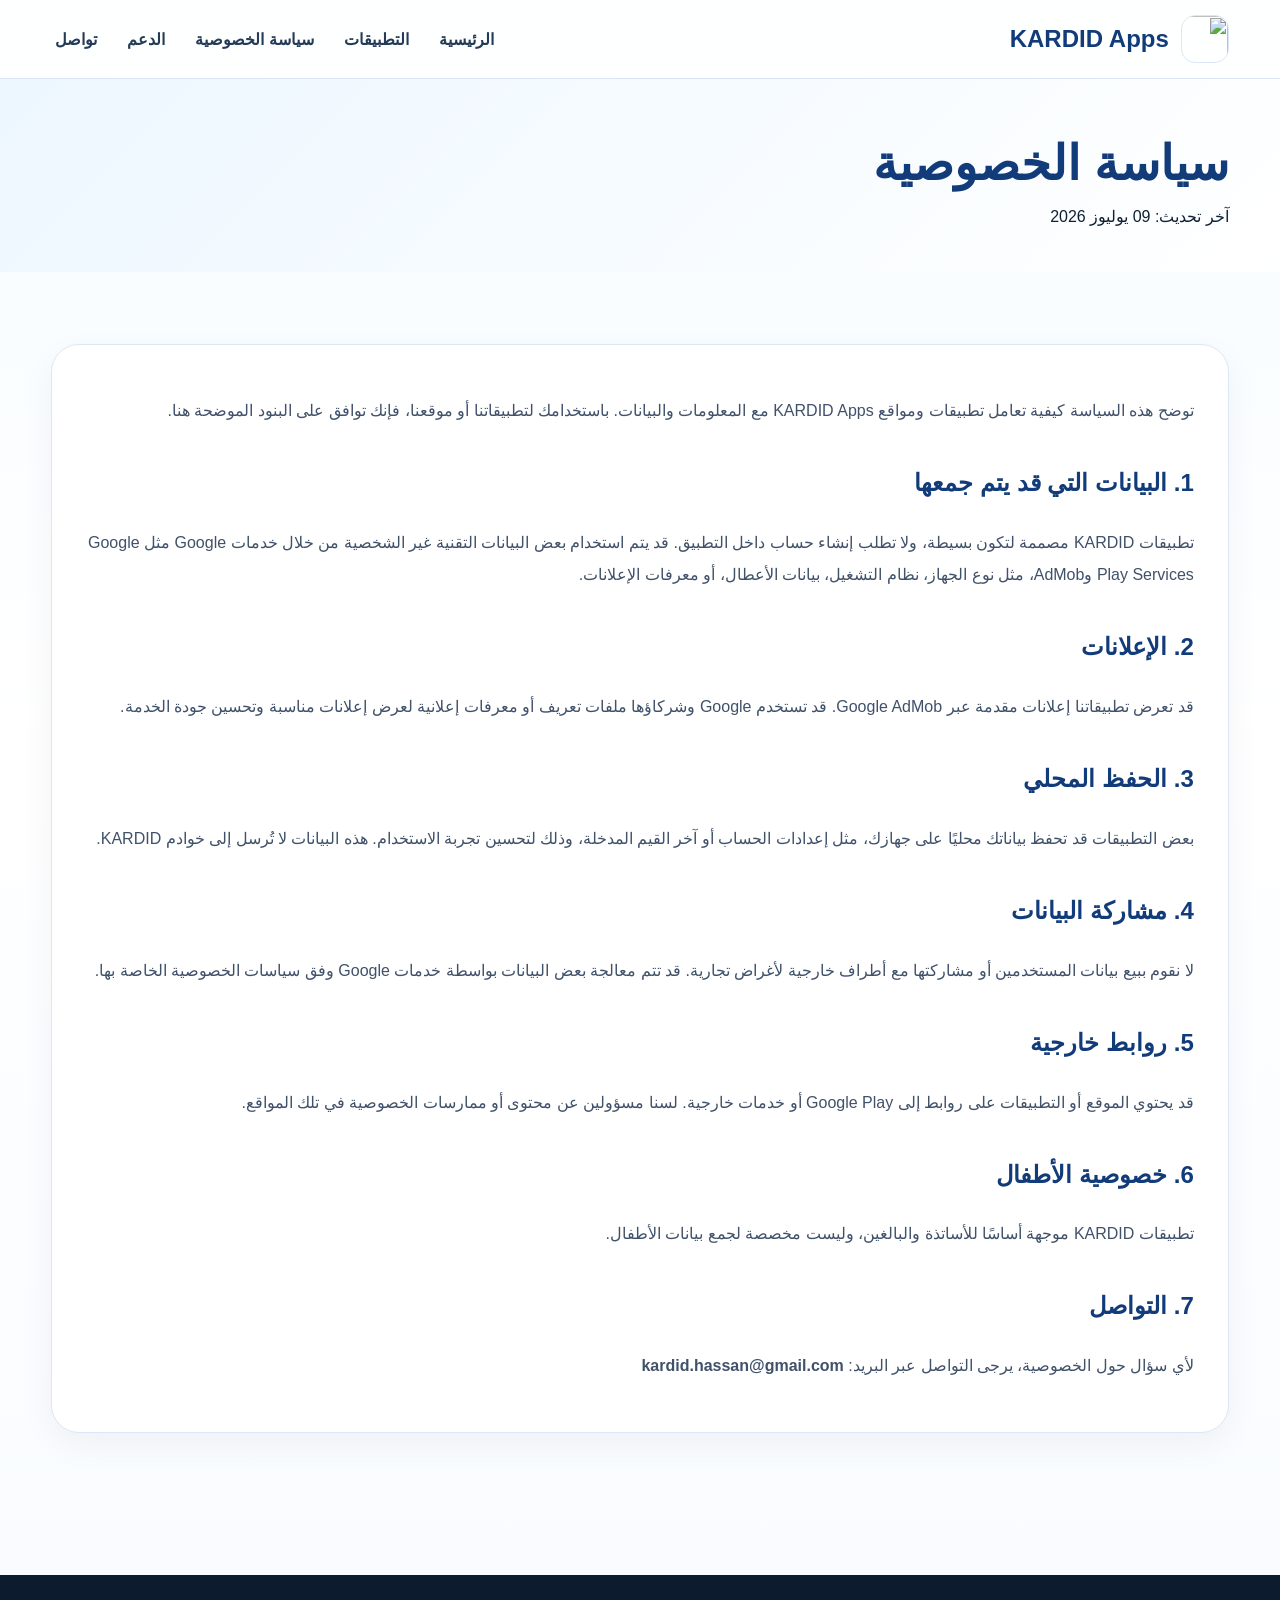
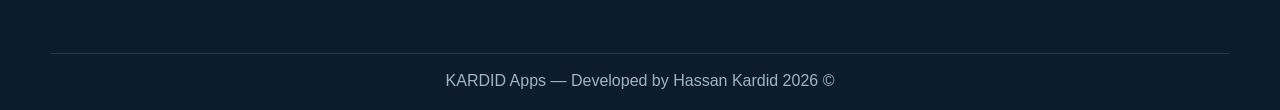
==== confidentialité.html @ 7feb1972 "Update KARDID Website v2.0" ====
<!doctype html><html lang="ar" dir="rtl"><head><meta charset="utf-8"><meta http-equiv="refresh" content="0; url=privacy.html"><title>سياسة الخصوصية</title></head><body><p><a href="privacy.html">سياسة الخصوصية</a></p></body></html>
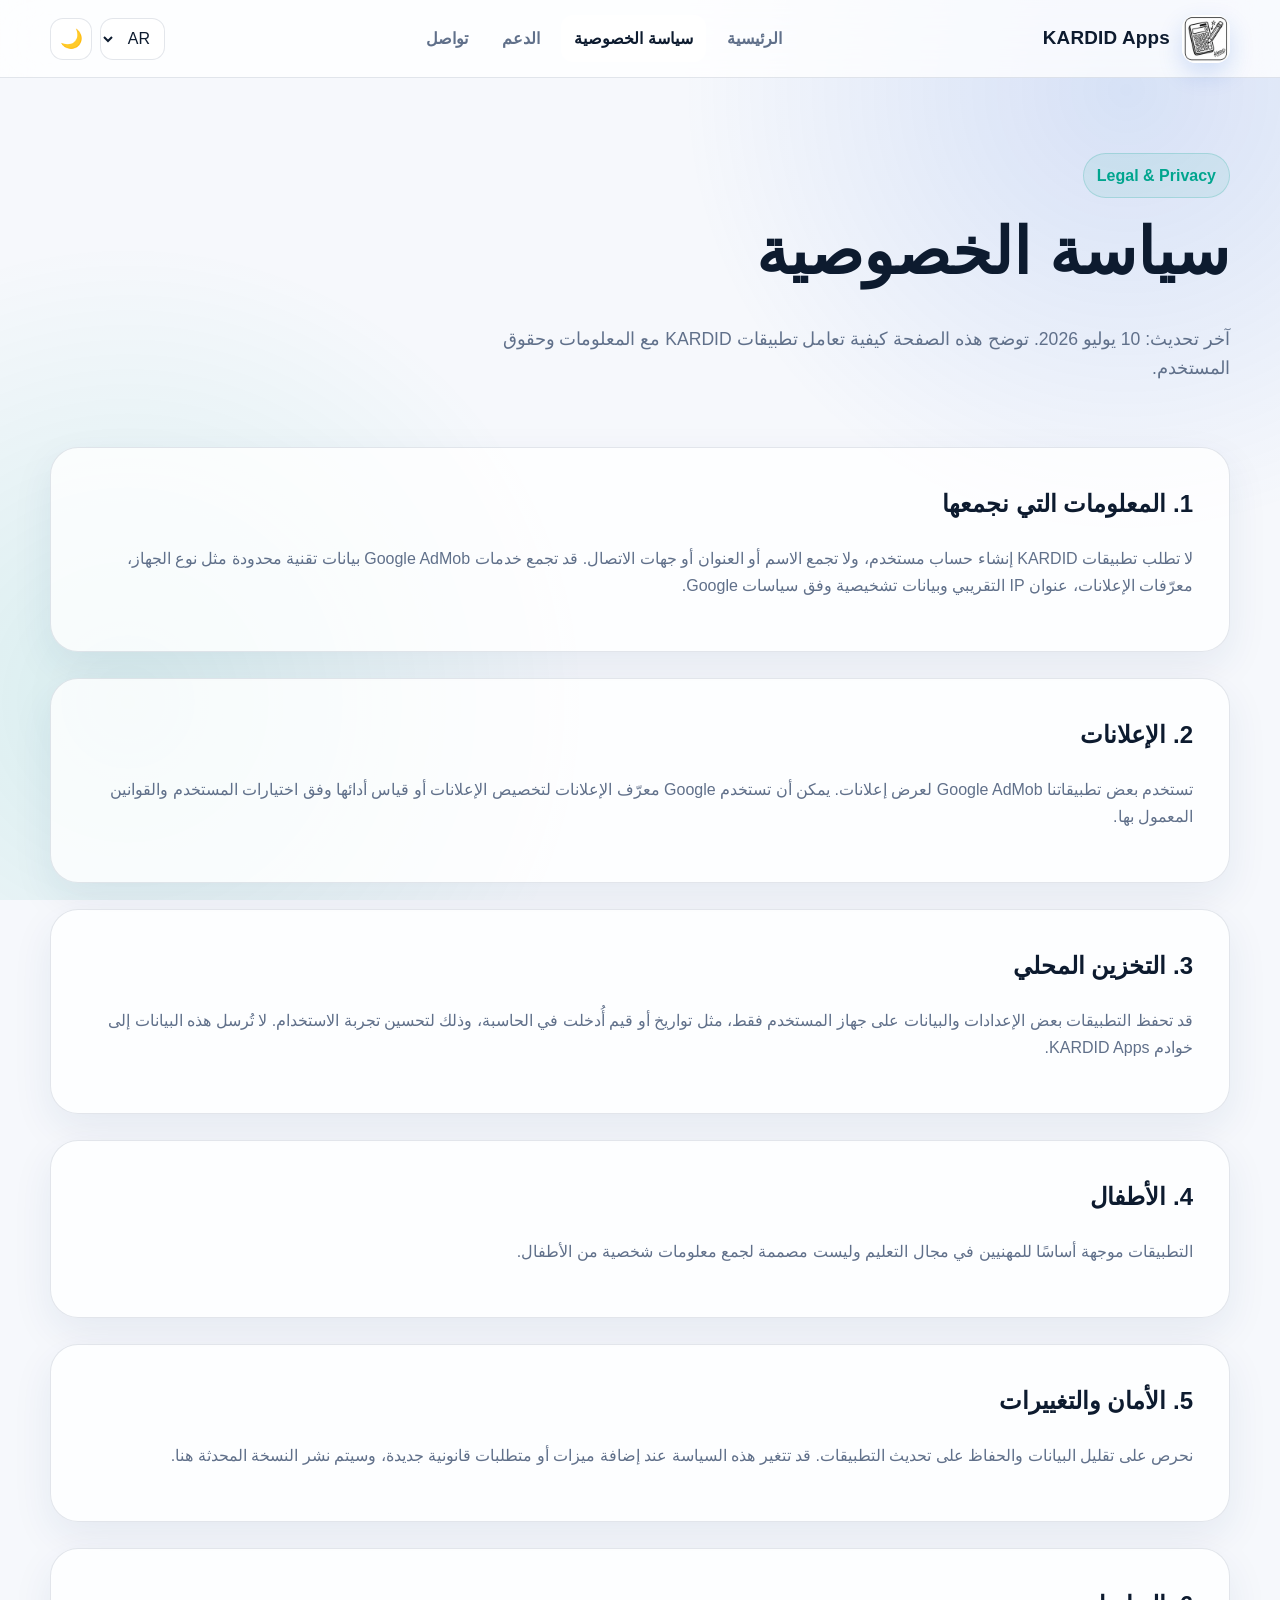
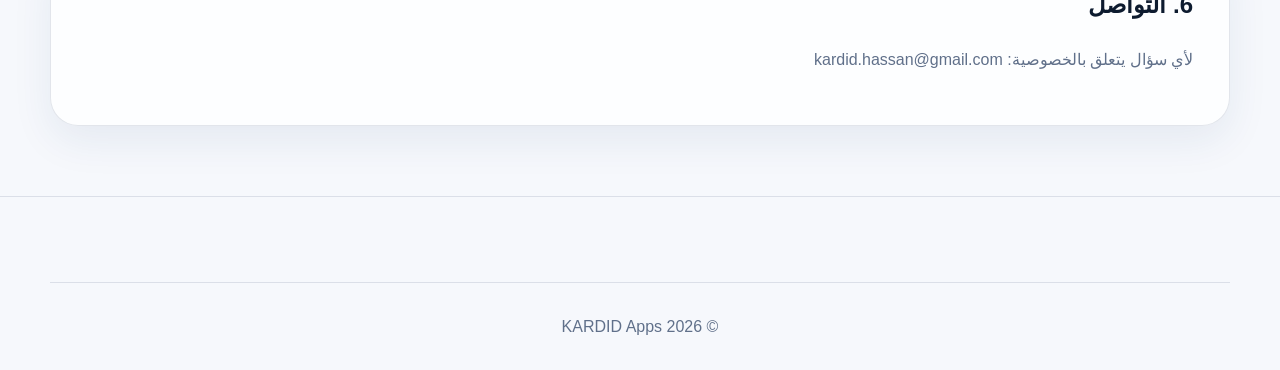
==== commit fa0da308: "Deploy KARDID Website Phase 1" ====
--- a/confidentialité.html
+++ b/confidentialité.html
@@ -1 +1 @@
-<!doctype html><html lang="ar" dir="rtl"><head><meta charset="utf-8"><meta http-equiv="refresh" content="0; url=privacy.html"><title>سياسة الخصوصية</title></head><body><p><a href="privacy.html">سياسة الخصوصية</a></p></body></html>
+<!doctype html><html lang="ar" dir="rtl"><head><meta charset="utf-8"><meta name="viewport" content="width=device-width,initial-scale=1"><meta name="description" content="KARDID Apps privacy policy"><title>Privacy Policy — KARDID Apps</title><link rel="icon" href="assets/favicon.png"><link rel="stylesheet" href="styles.css"><script defer src="script.js"></script></head><body><header class="site-header"><div class="container nav"><a class="brand" href="index.html"><img src="assets/favicon.png" alt="KARDID"><span>KARDID Apps</span></a><nav class="nav-links"><a href="index.html" data-i18n="home">الرئيسية</a><a class="active" href="privacy.html" data-i18n="privacy">سياسة الخصوصية</a><a href="support.html" data-i18n="support">الدعم</a><a href="contact.html" data-i18n="contact">تواصل</a></nav><div class="nav-tools"><select id="languageSelect" class="lang-select"><option value="ar">AR</option><option value="fr">FR</option><option value="en">EN</option></select><button id="themeToggle" class="icon-btn">🌙</button><button id="menuToggle" class="icon-btn menu-btn">☰</button></div></div></header><main><section class="page-hero"><div class="container"><span class="eyebrow">Legal & Privacy</span><h1>سياسة الخصوصية</h1><p>آخر تحديث: 10 يوليو 2026. توضح هذه الصفحة كيفية تعامل تطبيقات KARDID مع المعلومات وحقوق المستخدم.</p></div></section><section class="container"><article class="content-card glass-card reveal"><h2>1. المعلومات التي نجمعها</h2><p>لا تطلب تطبيقات KARDID إنشاء حساب مستخدم، ولا تجمع الاسم أو العنوان أو جهات الاتصال. قد تجمع خدمات Google AdMob بيانات تقنية محدودة مثل نوع الجهاز، معرّفات الإعلانات، عنوان IP التقريبي وبيانات تشخيصية وفق سياسات Google.</p></article><article class="content-card glass-card reveal"><h2>2. الإعلانات</h2><p>تستخدم بعض تطبيقاتنا Google AdMob لعرض إعلانات. يمكن أن تستخدم Google معرّف الإعلانات لتخصيص الإعلانات أو قياس أدائها وفق اختيارات المستخدم والقوانين المعمول بها.</p></article><article class="content-card glass-card reveal"><h2>3. التخزين المحلي</h2><p>قد تحفظ التطبيقات بعض الإعدادات والبيانات على جهاز المستخدم فقط، مثل تواريخ أو قيم أُدخلت في الحاسبة، وذلك لتحسين تجربة الاستخدام. لا تُرسل هذه البيانات إلى خوادم KARDID Apps.</p></article><article class="content-card glass-card reveal"><h2>4. الأطفال</h2><p>التطبيقات موجهة أساسًا للمهنيين في مجال التعليم وليست مصممة لجمع معلومات شخصية من الأطفال.</p></article><article class="content-card glass-card reveal"><h2>5. الأمان والتغييرات</h2><p>نحرص على تقليل البيانات والحفاظ على تحديث التطبيقات. قد تتغير هذه السياسة عند إضافة ميزات أو متطلبات قانونية جديدة، وسيتم نشر النسخة المحدثة هنا.</p></article><article class="content-card glass-card reveal"><h2>6. التواصل</h2><p>لأي سؤال يتعلق بالخصوصية: <a href="mailto:kardid.hassan@gmail.com">kardid.hassan@gmail.com</a></p></article></section></main><footer class="site-footer"><div class="container"><div class="copyright">© <span id="year"></span> KARDID Apps</div></div></footer></body></html>
--- a/styles.css
+++ b/styles.css
@@ -0,0 +1,3 @@
+:root{--bg:#f6f8fc;--surface:rgba(255,255,255,.78);--surface-solid:#fff;--text:#0d1b2f;--muted:#60708a;--line:rgba(28,54,91,.12);--primary:#1557d5;--primary-2:#00a58e;--accent:#ff7a18;--shadow:0 24px 70px rgba(30,63,110,.14);--radius:28px;--nav-h:78px;--max:1180px;color-scheme:light}
+[data-theme="dark"]{--bg:#07111f;--surface:rgba(14,27,47,.78);--surface-solid:#0e1b2f;--text:#f5f8ff;--muted:#9eb0ca;--line:rgba(183,205,236,.14);--primary:#71a7ff;--primary-2:#43d7be;--accent:#ff9a4d;--shadow:0 24px 80px rgba(0,0,0,.36);color-scheme:dark}
+*{box-sizing:border-box}html{scroll-behavior:smooth}body{margin:0;font-family:"Segoe UI",Tahoma,Arial,sans-serif;background:var(--bg);color:var(--text);line-height:1.7;overflow-x:hidden}body::before{content:"";position:fixed;inset:0;pointer-events:none;background:radial-gradient(circle at 88% 10%,rgba(21,87,213,.14),transparent 32%),radial-gradient(circle at 10% 78%,rgba(0,165,142,.12),transparent 34%);z-index:-2}a{color:inherit;text-decoration:none}img{max-width:100%;display:block}button,select,input,textarea{font:inherit}.container{width:min(var(--max),calc(100% - 32px));margin:auto}.site-header{position:sticky;top:0;z-index:50;height:var(--nav-h);display:flex;align-items:center;background:color-mix(in srgb,var(--surface-solid) 76%,transparent);backdrop-filter:blur(22px);border-bottom:1px solid var(--line)}.nav{display:flex;align-items:center;justify-content:space-between;gap:20px}.brand{display:flex;align-items:center;gap:12px;font-weight:900;letter-spacing:.2px}.brand img{width:48px;height:48px;border-radius:14px;box-shadow:0 10px 25px rgba(21,87,213,.18)}.brand span{font-size:1.18rem}.nav-links{display:flex;align-items:center;gap:8px}.nav-links a{padding:10px 13px;border-radius:12px;color:var(--muted);font-weight:700}.nav-links a:hover,.nav-links a.active{background:var(--surface);color:var(--text)}.nav-tools{display:flex;align-items:center;gap:8px}.icon-btn,.lang-select{height:42px;border:1px solid var(--line);background:var(--surface);color:var(--text);border-radius:13px;cursor:pointer}.icon-btn{width:42px;display:grid;place-items:center;font-size:1.15rem}.lang-select{padding:0 10px}.menu-btn{display:none}.hero{min-height:calc(100vh - var(--nav-h));display:grid;align-items:center;padding:72px 0 64px}.hero-grid{display:grid;grid-template-columns:1.05fr .95fr;gap:70px;align-items:center}.eyebrow{display:inline-flex;gap:8px;align-items:center;padding:8px 13px;border:1px solid rgba(0,165,142,.2);background:rgba(0,165,142,.08);color:var(--primary-2);border-radius:999px;font-weight:800}.hero h1{font-size:clamp(3rem,6.8vw,6.2rem);line-height:1.03;letter-spacing:-2px;margin:24px 0 22px}.gradient-text{background:linear-gradient(120deg,var(--primary),var(--primary-2));background-clip:text;-webkit-background-clip:text;color:transparent}.hero p{font-size:1.18rem;color:var(--muted);max-width:650px}.actions{display:flex;flex-wrap:wrap;gap:12px;margin-top:30px}.btn{display:inline-flex;align-items:center;justify-content:center;gap:9px;padding:13px 20px;border-radius:15px;font-weight:900;border:1px solid transparent;transition:.25s}.btn-primary{background:linear-gradient(135deg,var(--primary),#3d7ff0);color:#fff;box-shadow:0 14px 32px rgba(21,87,213,.25)}.btn-secondary{background:var(--surface);border-color:var(--line)}.btn:hover{transform:translateY(-2px)}.hero-visual{position:relative;display:grid;place-items:center}.app-orbit{position:absolute;width:520px;height:520px;border:1px solid var(--line);border-radius:50%;animation:spin 28s linear infinite}.app-orbit::after{content:"";position:absolute;width:16px;height:16px;background:var(--accent);border-radius:50%;top:48px;left:68px;box-shadow:0 0 0 9px rgba(255,122,24,.12)}.app-card{position:relative;width:min(440px,92%);padding:28px;border:1px solid var(--line);border-radius:42px;background:linear-gradient(145deg,color-mix(in srgb,var(--surface-solid) 88%,transparent),var(--surface));box-shadow:var(--shadow);transform:rotate(2deg);animation:float 6s ease-in-out infinite}.app-card img{border-radius:30px}.version-badge{position:absolute;top:18px;left:18px;background:var(--accent);color:#fff;padding:8px 15px;border-radius:14px;font-weight:900;box-shadow:0 12px 28px rgba(255,122,24,.28)}.mini-badge{position:absolute;background:var(--surface-solid);border:1px solid var(--line);box-shadow:var(--shadow);padding:12px 15px;border-radius:17px;font-weight:800}.badge-one{right:-32px;top:18%}.badge-two{left:-28px;bottom:14%}.section{padding:100px 0}.section-head{max-width:750px;margin-bottom:45px}.section-head h2{font-size:clamp(2rem,4vw,3.8rem);line-height:1.15;margin:0 0 14px}.section-head p{color:var(--muted);font-size:1.08rem}.grid-3{display:grid;grid-template-columns:repeat(3,1fr);gap:20px}.feature-card,.product-card,.glass-card{background:var(--surface);border:1px solid var(--line);border-radius:var(--radius);box-shadow:0 15px 40px rgba(30,63,110,.08)}.feature-card{padding:28px;transition:.3s}.feature-card:hover{transform:translateY(-8px);box-shadow:var(--shadow)}.feature-icon{width:54px;height:54px;border-radius:17px;display:grid;place-items:center;background:linear-gradient(135deg,rgba(21,87,213,.14),rgba(0,165,142,.14));font-size:1.55rem}.feature-card h3{margin:18px 0 8px;font-size:1.25rem}.feature-card p{color:var(--muted);margin:0}.product-card{display:grid;grid-template-columns:260px 1fr;gap:34px;padding:32px;align-items:center}.product-card img{border-radius:30px;box-shadow:0 18px 50px rgba(0,0,0,.13)}.product-card h3{font-size:2rem;margin:0 0 8px}.product-card p{color:var(--muted)}.chips{display:flex;flex-wrap:wrap;gap:8px;margin:16px 0}.chip{padding:7px 11px;border-radius:999px;background:rgba(21,87,213,.09);color:var(--primary);font-weight:800;font-size:.9rem}.stats{display:grid;grid-template-columns:repeat(4,1fr);gap:14px}.stat{padding:28px;text-align:center}.stat strong{display:block;font-size:2.6rem;color:var(--primary)}.stat span{color:var(--muted)}.cta{padding:55px;border-radius:38px;background:linear-gradient(130deg,#0d48bd,#008f7d);color:#fff;display:flex;justify-content:space-between;gap:30px;align-items:center;box-shadow:0 24px 70px rgba(21,87,213,.26)}.cta h2{font-size:clamp(2rem,4vw,3.4rem);margin:0}.cta p{opacity:.86}.cta .btn{background:#fff;color:#123}.page-hero{padding:75px 0 45px}.page-hero h1{font-size:clamp(2.7rem,5vw,4.8rem);margin:0 0 15px}.page-hero p{color:var(--muted);font-size:1.1rem;max-width:760px}.content-card{padding:36px;margin-bottom:26px}.content-card h2,.content-card h3{margin-top:0}.content-card p,.content-card li{color:var(--muted)}.support-grid{display:grid;grid-template-columns:repeat(2,1fr);gap:20px}.contact-form{display:grid;gap:14px}.field{display:grid;gap:7px}.field input,.field textarea{border:1px solid var(--line);background:var(--surface-solid);color:var(--text);border-radius:14px;padding:13px 15px}.field textarea{min-height:150px;resize:vertical}.site-footer{padding:55px 0 30px;border-top:1px solid var(--line);margin-top:70px}.footer-grid{display:grid;grid-template-columns:1.4fr repeat(3,1fr);gap:30px}.footer-grid h4{margin-top:0}.footer-grid p,.footer-grid a{color:var(--muted)}.footer-links{display:grid;gap:8px}.copyright{text-align:center;color:var(--muted);padding-top:30px;margin-top:30px;border-top:1px solid var(--line)}.reveal{opacity:0;transform:translateY(28px);transition:opacity .75s ease,transform .75s ease}.reveal.is-visible{opacity:1;transform:none}.skip-link{position:absolute;top:-100px;left:20px;background:var(--primary);color:white;padding:10px;z-index:100}.skip-link:focus{top:15px}@keyframes float{0%,100%{transform:translateY(0) rotate(2deg)}50%{transform:translateY(-15px) rotate(-1deg)}}@keyframes spin{to{transform:rotate(360deg)}}@media(max-width:900px){.nav-links{display:none;position:absolute;top:var(--nav-h);left:16px;right:16px;flex-direction:column;align-items:stretch;padding:14px;background:var(--surface-solid);border:1px solid var(--line);border-radius:20px;box-shadow:var(--shadow)}.nav-links.open{display:flex}.menu-btn{display:grid}.hero-grid{grid-template-columns:1fr;text-align:center}.hero p{margin-inline:auto}.actions{justify-content:center}.hero-visual{margin-top:20px}.grid-3,.stats{grid-template-columns:repeat(2,1fr)}.product-card{grid-template-columns:1fr;text-align:center}.product-card img{max-width:280px;margin:auto}.footer-grid{grid-template-columns:1fr 1fr}.cta{flex-direction:column;text-align:center}.support-grid{grid-template-columns:1fr}}@media(max-width:600px){.container{width:min(100% - 22px,var(--max))}.hero{padding-top:38px}.hero h1{font-size:3.2rem}.app-orbit{width:330px;height:330px}.mini-badge{display:none}.section{padding:72px 0}.grid-3,.stats,.footer-grid{grid-template-columns:1fr}.product-card{padding:22px}.content-card{padding:24px}.nav .brand span{display:none}.lang-select{max-width:78px}.cta{padding:34px 22px}}@media(prefers-reduced-motion:reduce){*,*::before,*::after{animation-duration:.001ms!important;animation-iteration-count:1!important;scroll-behavior:auto!important;transition-duration:.001ms!important}.reveal{opacity:1;transform:none}}
